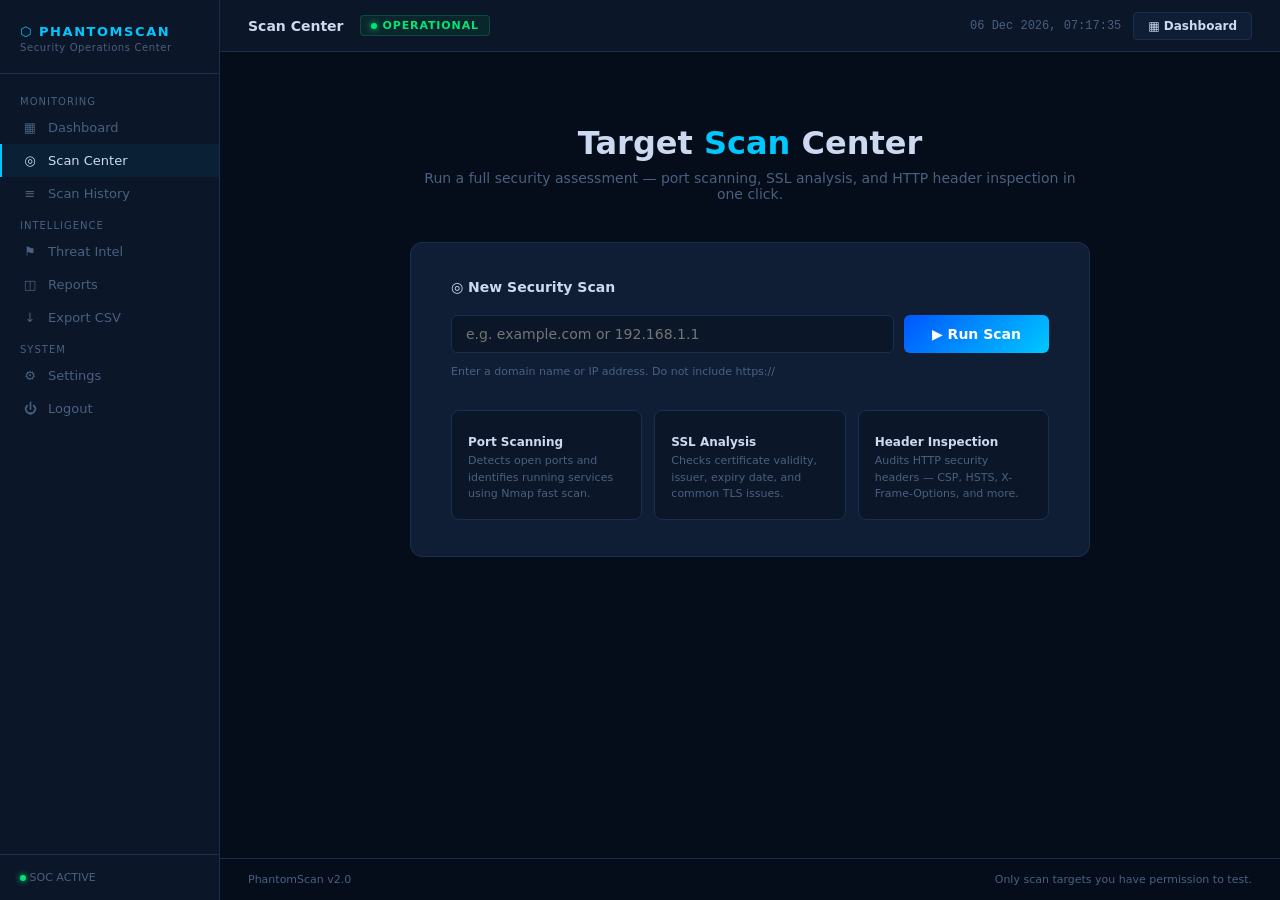
==== templates/index.html @ 1cee4e84 "Add Phantom Scan full project" ====
<!DOCTYPE html>
<html lang="en">
<head>
<meta charset="UTF-8">
<meta name="viewport" content="width=device-width, initial-scale=1.0">
<title>PhantomScan — Scan Center</title>
<link rel="stylesheet" href="/static/style.css">
<style>
.scan-hero {
  max-width: 680px;
  margin: 48px auto 0;
  text-align: center;
  animation: fadeIn 0.4s ease;
}
.scan-hero h1 {
  font-size: 32px; font-weight: 700;
  color: var(--text); margin-bottom: 8px;
}
.scan-hero h1 span { color: var(--accent); }
.scan-hero p { color: var(--muted); font-size: 14px; margin-bottom: 40px; }

.scan-card {
  background: var(--panel);
  border: 1px solid var(--border);
  border-radius: 12px;
  padding: 36px 40px;
  text-align: left;
}
.scan-card h2 { font-size: 14px; font-weight: 600; color: var(--text); margin-bottom: 20px; display: flex; align-items: center; gap: 8px; }

.scan-input-wrap {
  display: flex; gap: 10px;
}
.scan-input-wrap .form-input { flex: 1; font-size: 14px; }
.btn-scan {
  padding: 10px 28px;
  background: linear-gradient(135deg, var(--accent2), var(--accent));
  color: #fff; border: none; border-radius: 6px;
  font-size: 14px; font-weight: 700;
  cursor: pointer; white-space: nowrap;
  transition: opacity 0.2s;
}
.btn-scan:hover { opacity: 0.85; }
.btn-scan:disabled { opacity: 0.5; cursor: not-allowed; }

.scan-note { margin-top: 12px; font-size: 11px; color: var(--muted); }

.features-grid {
  display: grid; grid-template-columns: repeat(3,1fr);
  gap: 12px; margin-top: 32px;
}
.feature-item {
  background: var(--surface);
  border: 1px solid var(--border);
  border-radius: 8px;
  padding: 16px;
}
.feature-icon { font-size: 20px; margin-bottom: 8px; }
.feature-title { font-size: 12px; font-weight: 600; color: var(--text); margin-bottom: 4px; }
.feature-desc  { font-size: 11px; color: var(--muted); line-height: 1.5; }

.scan-progress {
  display: none;
  margin-top: 20px;
  background: var(--surface);
  border: 1px solid var(--border);
  border-radius: 8px;
  padding: 16px 20px;
}
.scan-progress.active { display: block; }
.progress-label { font-size: 12px; color: var(--muted); margin-bottom: 10px; }
.progress-bar-track {
  height: 4px; background: var(--border); border-radius: 2px; overflow: hidden;
}
.progress-bar-fill {
  height: 100%; width: 0%;
  background: linear-gradient(90deg, var(--accent2), var(--accent));
  border-radius: 2px;
  transition: width 0.4s ease;
  animation: progressPulse 1.5s infinite;
}
@keyframes progressPulse {
  0%,100%{ opacity:1 } 50%{ opacity:0.6 }
}
.progress-steps { margin-top: 12px; display: flex; flex-direction: column; gap: 6px; }
.progress-step {
  font-size: 11px; font-family: var(--font-mono);
  color: var(--muted); display: flex; align-items: center; gap: 8px;
}
.progress-step.done  { color: var(--green); }
.progress-step.active{ color: var(--accent); }
.step-icon { width: 14px; text-align: center; }
</style>
</head>
<body>
<div class="layout">

<!-- SIDEBAR -->
<aside class="sidebar">
  <div class="sidebar-logo">
    <div class="wordmark">⬡ PhantomScan</div>
    <div class="tagline">Security Operations Center</div>
  </div>
  <nav class="nav">
    <div class="nav-section">Monitoring</div>
    <a href="/dashboard"><i class="icon">▦</i> Dashboard</a>
    <a href="/" class="active"><i class="icon">◎</i> Scan Center</a>
    <a href="/history"><i class="icon">≡</i> Scan History</a>
    <div class="nav-section">Intelligence</div>
    <a href="/threat-intel"><i class="icon">⚑</i> Threat Intel</a>
    <a href="/reports"><i class="icon">◫</i> Reports</a>
    <a href="/export"><i class="icon">↓</i> Export CSV</a>
    <div class="nav-section">System</div>
    <a href="/settings"><i class="icon">⚙</i> Settings</a>
    <a href="/logout"><i class="icon">⏻</i> Logout</a>
  </nav>
  <div class="sidebar-footer"><span class="status-dot"></span> SOC ACTIVE</div>
</aside>

<!-- MAIN -->
<div class="main">
  <div class="topbar">
    <div class="topbar-left">
      <span class="page-title">Scan Center</span>
      <span class="soc-badge"><span class="status-dot"></span>OPERATIONAL</span>
    </div>
    <div class="topbar-right">
      <div id="clock"></div>
      <a href="/dashboard" class="btn btn-ghost">▦ Dashboard</a>
    </div>
  </div>

  <div class="content">
    <div class="scan-hero">
      <h1>Target <span>Scan</span> Center</h1>
      <p>Run a full security assessment — port scanning, SSL analysis, and HTTP header inspection in one click.</p>

      <div class="scan-card">
        <h2>◎ New Security Scan</h2>
        <form method="POST" action="/scan" id="scanForm">
          <div class="scan-input-wrap">
            <input
              type="text"
              name="target"
              id="targetInput"
              class="form-input"
              placeholder="e.g. example.com or 192.168.1.1"
              autocomplete="off"
              required
            >
            <button type="submit" class="btn-scan" id="scanBtn">▶ Run Scan</button>
          </div>
          <div class="scan-note">Enter a domain name or IP address. Do not include https://</div>
        </form>

        <div class="scan-progress" id="scanProgress">
          <div class="progress-label" id="progressLabel">Initialising scan…</div>
          <div class="progress-bar-track">
            <div class="progress-bar-fill" id="progressFill"></div>
          </div>
          <div class="progress-steps" id="progressSteps"></div>
        </div>

        <div class="features-grid">
          <div class="feature-item">
            <div class="feature-icon"></div>
            <div class="feature-title">Port Scanning</div>
            <div class="feature-desc">Detects open ports and identifies running services using Nmap fast scan.</div>
          </div>
          <div class="feature-item">
            <div class="feature-icon"></div>
            <div class="feature-title">SSL Analysis</div>
            <div class="feature-desc">Checks certificate validity, issuer, expiry date, and common TLS issues.</div>
          </div>
          <div class="feature-item">
            <div class="feature-icon"></div>
            <div class="feature-title">Header Inspection</div>
            <div class="feature-desc">Audits HTTP security headers — CSP, HSTS, X-Frame-Options, and more.</div>
          </div>
        </div>
      </div>
    </div>
  </div>

  <div class="footer">
    <span>PhantomScan v2.0</span>
    <span>Only scan targets you have permission to test.</span>
  </div>
</div>
</div>

<script>
function updateClock(){
  document.getElementById("clock").textContent =
    new Date().toLocaleString("en-GB",{day:"2-digit",month:"short",year:"numeric",hour:"2-digit",minute:"2-digit",second:"2-digit"});
}
setInterval(updateClock,1000); updateClock();

const steps = [
  "Resolving target hostname…",
  "Running Nmap port scan…",
  "Checking SSL certificate…",
  "Auditing HTTP headers…",
  "Calculating risk score…",
  "Saving results…"
];

document.getElementById("scanForm").addEventListener("submit", function(e){
  const target = document.getElementById("targetInput").value.trim();
  if(!target) return;

  const btn      = document.getElementById("scanBtn");
  const progress = document.getElementById("scanProgress");
  const fill     = document.getElementById("progressFill");
  const stepsEl  = document.getElementById("progressSteps");
  const label    = document.getElementById("progressLabel");

  btn.disabled = true;
  btn.textContent = "Scanning…";
  progress.classList.add("active");

  stepsEl.innerHTML = steps.map((s,i) =>
    `<div class="progress-step" id="step${i}"><span class="step-icon">○</span>${s}</div>`
  ).join("");

  let i = 0;
  const interval = setInterval(() => {
    if(i > 0){
      const prev = document.getElementById(`step${i-1}`);
      if(prev){ prev.classList.remove("active"); prev.classList.add("done"); prev.querySelector(".step-icon").textContent = "✓"; }
    }
    if(i < steps.length){
      const cur = document.getElementById(`step${i}`);
      if(cur){ cur.classList.add("active"); cur.querySelector(".step-icon").textContent = "▶"; }
      label.textContent = steps[i];
      fill.style.width = `${Math.round(((i+1)/steps.length)*90)}%`;
      i++;
    } else {
      clearInterval(interval);
      fill.style.width = "100%";
      label.textContent = "Scan complete — redirecting…";
    }
  }, 900);
});
</script>
</body>
</html>
---- static/style.css ----
/* â•â•â•â•â•â•â•â•â•â•â•â•â•â•â•â•â•â•â•â•â•â•â•â•â•â•â•â•â•â•â•â•â•â•â•â•â•â•â•â•â•â•â•â•â•â•â•
   PhantomScan â€” GLOBAL STYLESHEET
   â•â•â•â•â•â•â•â•â•â•â•â•â•â•â•â•â•â•â•â•â•â•â•â•â•â•â•â•â•â•â•â•â•â•â•â•â•â•â•â•â•â•â•â•â•â•â• */

/* â”€â”€ TOKENS â”€â”€â”€â”€â”€â”€â”€â”€â”€â”€â”€â”€â”€â”€â”€â”€â”€â”€â”€â”€â”€â”€â”€â”€â”€â”€â”€â”€â”€â”€â”€â”€â”€â”€â”€ */
:root {
  --bg:        #060d1a;
  --surface:   #0b1628;
  --panel:     #0f1e35;
  --border:    #1a2f50;
  --accent:    #00c8ff;
  --accent2:   #0056ff;
  --green:     #00e676;
  --yellow:    #ffd600;
  --orange:    #ff6d00;
  --red:       #ff1744;
  --text:      #cdd9f0;
  --muted:     #4a6080;
  --sidebar-w: 220px;
  --font-mono: 'Courier New', monospace;
  --font-ui:   'Segoe UI', system-ui, sans-serif;
}

/* â”€â”€ RESET â”€â”€â”€â”€â”€â”€â”€â”€â”€â”€â”€â”€â”€â”€â”€â”€â”€â”€â”€â”€â”€â”€â”€â”€â”€â”€â”€â”€â”€â”€â”€â”€â”€â”€â”€â”€â”€ */
*, *::before, *::after { box-sizing: border-box; margin: 0; padding: 0; }
html, body { height: 100%; background: var(--bg); color: var(--text); font-family: var(--font-ui); font-size: 14px; }
a { text-decoration: none; color: inherit; }
button { font-family: inherit; cursor: pointer; }
input, select, textarea { font-family: inherit; }

/* â”€â”€ SCROLLBAR â”€â”€â”€â”€â”€â”€â”€â”€â”€â”€â”€â”€â”€â”€â”€â”€â”€â”€â”€â”€â”€â”€â”€â”€â”€â”€â”€â”€â”€â”€â”€â”€â”€ */
::-webkit-scrollbar { width: 6px; height: 6px; }
::-webkit-scrollbar-track { background: var(--bg); }
::-webkit-scrollbar-thumb { background: var(--border); border-radius: 3px; }

/* â”€â”€ LAYOUT â”€â”€â”€â”€â”€â”€â”€â”€â”€â”€â”€â”€â”€â”€â”€â”€â”€â”€â”€â”€â”€â”€â”€â”€â”€â”€â”€â”€â”€â”€â”€â”€â”€â”€â”€â”€ */
.layout { display: flex; min-height: 100vh; }
.main { margin-left: var(--sidebar-w); flex: 1; display: flex; flex-direction: column; min-height: 100vh; }
.content { padding: 24px 28px; flex: 1; }

/* â”€â”€ SIDEBAR â”€â”€â”€â”€â”€â”€â”€â”€â”€â”€â”€â”€â”€â”€â”€â”€â”€â”€â”€â”€â”€â”€â”€â”€â”€â”€â”€â”€â”€â”€â”€â”€â”€â”€â”€ */
.sidebar {
  width: var(--sidebar-w);
  background: var(--surface);
  border-right: 1px solid var(--border);
  display: flex;
  flex-direction: column;
  position: fixed;
  top: 0; left: 0; bottom: 0;
  z-index: 100;
}
.sidebar-logo { padding: 24px 20px 20px; border-bottom: 1px solid var(--border); }
.sidebar-logo .wordmark { font-size: 13px; font-weight: 700; letter-spacing: 0.12em; color: var(--accent); text-transform: uppercase; }
.sidebar-logo .tagline  { font-size: 10px; color: var(--muted); margin-top: 3px; letter-spacing: 0.06em; }
.nav { flex: 1; padding: 12px 0; overflow-y: auto; }
.nav-section { padding: 10px 20px 4px; font-size: 10px; color: var(--muted); letter-spacing: 0.1em; text-transform: uppercase; }
.nav a {
  display: flex; align-items: center; gap: 10px;
  padding: 9px 20px;
  color: var(--muted); font-size: 13px;
  transition: color 0.15s, background 0.15s;
  border-left: 2px solid transparent;
}
.nav a:hover, .nav a.active { color: var(--text); background: rgba(0,200,255,0.06); border-left-color: var(--accent); }
.nav a .icon { width: 16px; text-align: center; font-style: normal; }
.sidebar-footer { padding: 16px 20px; border-top: 1px solid var(--border); font-size: 11px; color: var(--muted); }

/* â”€â”€ TOPBAR â”€â”€â”€â”€â”€â”€â”€â”€â”€â”€â”€â”€â”€â”€â”€â”€â”€â”€â”€â”€â”€â”€â”€â”€â”€â”€â”€â”€â”€â”€â”€â”€â”€â”€â”€â”€ */
.topbar {
  position: sticky; top: 0; z-index: 50;
  background: var(--surface);
  border-bottom: 1px solid var(--border);
  padding: 0 28px; height: 52px;
  display: flex; align-items: center; justify-content: space-between; gap: 16px;
}
.topbar-left  { display: flex; align-items: center; gap: 16px; }
.topbar-right { display: flex; align-items: center; gap: 12px; }
.page-title   { font-size: 14px; font-weight: 600; color: var(--text); }
#clock        { font-family: var(--font-mono); font-size: 12px; color: var(--muted); }
.soc-badge {
  display: flex; align-items: center; gap: 6px;
  background: rgba(0,230,118,0.08); border: 1px solid rgba(0,230,118,0.2);
  border-radius: 4px; padding: 3px 10px;
  font-size: 11px; color: var(--green); font-weight: 600; letter-spacing: 0.08em;
}

/* â”€â”€ BUTTONS â”€â”€â”€â”€â”€â”€â”€â”€â”€â”€â”€â”€â”€â”€â”€â”€â”€â”€â”€â”€â”€â”€â”€â”€â”€â”€â”€â”€â”€â”€â”€â”€â”€â”€â”€ */
.btn {
  display: inline-flex; align-items: center; gap: 6px;
  padding: 6px 14px; border-radius: 4px;
  font-size: 12px; font-weight: 600;
  border: none; transition: opacity 0.15s;
}
.btn:hover { opacity: 0.8; }
.btn-ghost  { background: var(--panel); color: var(--text); border: 1px solid var(--border); }
.btn-accent { background: var(--accent2); color: #fff; }
.btn-danger { background: rgba(255,23,68,0.12); color: var(--red); border: 1px solid rgba(255,23,68,0.3); }
.btn-success{ background: rgba(0,230,118,0.10); color: var(--green); border: 1px solid rgba(0,230,118,0.25); }

/* â”€â”€ PANEL â”€â”€â”€â”€â”€â”€â”€â”€â”€â”€â”€â”€â”€â”€â”€â”€â”€â”€â”€â”€â”€â”€â”€â”€â”€â”€â”€â”€â”€â”€â”€â”€â”€â”€â”€â”€â”€ */
.panel { background: var(--panel); border: 1px solid var(--border); border-radius: 8px; overflow: hidden; }
.panel-header {
  padding: 14px 18px; border-bottom: 1px solid var(--border);
  display: flex; align-items: center; justify-content: space-between;
}
.panel-title {
  font-size: 12px; font-weight: 600;
  text-transform: uppercase; letter-spacing: 0.08em;
  color: var(--text); display: flex; align-items: center; gap: 8px;
}
.panel-body { padding: 18px; }

/* â”€â”€ STAT CARDS â”€â”€â”€â”€â”€â”€â”€â”€â”€â”€â”€â”€â”€â”€â”€â”€â”€â”€â”€â”€â”€â”€â”€â”€â”€â”€â”€â”€â”€â”€â”€â”€ */
.stat-grid { display: grid; grid-template-columns: repeat(5,1fr); gap: 12px; margin-bottom: 24px; }
.stat-card { background: var(--panel); border: 1px solid var(--border); border-radius: 8px; padding: 18px 20px; position: relative; overflow: hidden; }
.stat-card::before { content:''; position:absolute; top:0;left:0;right:0; height:2px; }
.stat-card.total::before    { background: var(--accent); }
.stat-card.low::before      { background: var(--green); }
.stat-card.medium::before   { background: var(--yellow); }
.stat-card.high::before     { background: var(--orange); }
.stat-card.critical::before { background: var(--red); }
.stat-label { font-size:10px; color:var(--muted); text-transform:uppercase; letter-spacing:0.1em; margin-bottom:8px; }
.stat-value { font-size:28px; font-weight:700; font-family:var(--font-mono); line-height:1; }
.stat-card.total    .stat-value { color: var(--accent); }
.stat-card.low      .stat-value { color: var(--green); }
.stat-card.medium   .stat-value { color: var(--yellow); }
.stat-card.high     .stat-value { color: var(--orange); }
.stat-card.critical .stat-value { color: var(--red); }

/* â”€â”€ RISK PILLS â”€â”€â”€â”€â”€â”€â”€â”€â”€â”€â”€â”€â”€â”€â”€â”€â”€â”€â”€â”€â”€â”€â”€â”€â”€â”€â”€â”€â”€â”€â”€â”€ */
.risk-pill { display:inline-flex; align-items:center; padding:2px 8px; border-radius:3px; font-size:10px; font-weight:700; letter-spacing:0.06em; }
.risk-low      { background:rgba(0,230,118,0.08);  color:var(--green);  border:1px solid rgba(0,230,118,0.2); }
.risk-medium   { background:rgba(255,214,0,0.10);  color:var(--yellow); border:1px solid rgba(255,214,0,0.25); }
.risk-high     { background:rgba(255,109,0,0.12);  color:var(--orange); border:1px solid rgba(255,109,0,0.3); }
.risk-critical { background:rgba(255,23,68,0.15);  color:var(--red);    border:1px solid rgba(255,23,68,0.3); }

/* â”€â”€ TABLE â”€â”€â”€â”€â”€â”€â”€â”€â”€â”€â”€â”€â”€â”€â”€â”€â”€â”€â”€â”€â”€â”€â”€â”€â”€â”€â”€â”€â”€â”€â”€â”€â”€â”€â”€â”€â”€ */
.table-wrap { overflow-x: auto; }
table { width:100%; border-collapse:collapse; font-size:12px; }
thead th {
  padding:10px 14px; text-align:left;
  font-size:10px; font-weight:600; text-transform:uppercase; letter-spacing:0.08em;
  color:var(--muted); background:var(--surface);
  border-bottom:1px solid var(--border); white-space:nowrap;
}
tbody tr { border-bottom:1px solid rgba(26,47,80,0.5); transition:background 0.1s; }
tbody tr:hover { background: rgba(0,200,255,0.03); }
tbody td { padding:10px 14px; vertical-align:middle; }
.td-mono     { font-family:var(--font-mono); font-size:11px; }
.td-truncate { white-space:nowrap; overflow:hidden; text-overflow:ellipsis; max-width:160px; }

/* â”€â”€ ACTION BUTTONS â”€â”€â”€â”€â”€â”€â”€â”€â”€â”€â”€â”€â”€â”€â”€â”€â”€â”€â”€â”€â”€â”€â”€â”€â”€â”€â”€â”€ */
.actions { display:flex; gap:6px; flex-wrap:wrap; }
.act-btn {
  padding:3px 9px; border-radius:3px;
  font-size:10px; font-weight:600;
  border:1px solid; transition:opacity 0.15s; display:inline-block;
}
.act-btn:hover { opacity:0.75; }
.act-pdf    { color:var(--accent);  border-color:rgba(0,200,255,0.3);  background:rgba(0,200,255,0.06); }
.act-view   { color:var(--green);   border-color:rgba(0,230,118,0.3);  background:rgba(0,230,118,0.06); }
.act-delete { color:var(--red);     border-color:rgba(255,23,68,0.3);  background:rgba(255,23,68,0.06); cursor:pointer; font-family:inherit; }

/* â”€â”€ FORM ELEMENTS â”€â”€â”€â”€â”€â”€â”€â”€â”€â”€â”€â”€â”€â”€â”€â”€â”€â”€â”€â”€â”€â”€â”€â”€â”€â”€â”€â”€â”€ */
.form-group { margin-bottom: 18px; }
.form-label { display:block; font-size:11px; color:var(--muted); text-transform:uppercase; letter-spacing:0.08em; margin-bottom:6px; }
.form-input, .form-select, .form-textarea {
  width:100%; padding:10px 14px;
  background:var(--surface); border:1px solid var(--border);
  border-radius:6px; color:var(--text); font-size:13px;
  transition:border-color 0.15s;
  outline: none;
}
.form-input:focus, .form-select:focus, .form-textarea:focus { border-color: var(--accent); }
.form-textarea { resize: vertical; min-height: 80px; }
.form-hint { font-size:11px; color:var(--muted); margin-top:5px; }

/* â”€â”€ ALERTS / FLASH â”€â”€â”€â”€â”€â”€â”€â”€â”€â”€â”€â”€â”€â”€â”€â”€â”€â”€â”€â”€â”€â”€â”€â”€â”€â”€â”€â”€ */
.alert { padding:12px 16px; border-radius:6px; font-size:13px; margin-bottom:16px; display:flex; align-items:center; gap:10px; }
.alert-error   { background:rgba(255,23,68,0.10);  border:1px solid rgba(255,23,68,0.3);  color:var(--red); }
.alert-success { background:rgba(0,230,118,0.08);  border:1px solid rgba(0,230,118,0.2);  color:var(--green); }
.alert-info    { background:rgba(0,200,255,0.08);  border:1px solid rgba(0,200,255,0.2);  color:var(--accent); }

/* â”€â”€ ANIMATIONS â”€â”€â”€â”€â”€â”€â”€â”€â”€â”€â”€â”€â”€â”€â”€â”€â”€â”€â”€â”€â”€â”€â”€â”€â”€â”€â”€â”€â”€â”€â”€â”€ */
@keyframes pulse { 0%,100%{opacity:1} 50%{opacity:0.4} }
@keyframes fadeIn { from{opacity:0;transform:translateY(8px)} to{opacity:1;transform:none} }
.status-dot {
  display:inline-block; width:6px; height:6px; border-radius:50%;
  background:var(--green); box-shadow:0 0 6px var(--green);
  animation:pulse 2s infinite;
}
.dot-live {
  display:inline-block; width:6px; height:6px; border-radius:50%;
  background:var(--red); box-shadow:0 0 6px var(--red);
  animation:pulse 1.5s infinite;
}

/* â”€â”€ EMPTY STATE â”€â”€â”€â”€â”€â”€â”€â”€â”€â”€â”€â”€â”€â”€â”€â”€â”€â”€â”€â”€â”€â”€â”€â”€â”€â”€â”€â”€â”€â”€â”€ */
.empty { padding:32px; text-align:center; color:var(--muted); font-size:13px; }

/* â”€â”€ FOOTER â”€â”€â”€â”€â”€â”€â”€â”€â”€â”€â”€â”€â”€â”€â”€â”€â”€â”€â”€â”€â”€â”€â”€â”€â”€â”€â”€â”€â”€â”€â”€â”€â”€â”€â”€â”€ */
.footer {
  padding:14px 28px; border-top:1px solid var(--border);
  display:flex; align-items:center; justify-content:space-between;
  font-size:11px; color:var(--muted);
}

/* â”€â”€ DIVIDER â”€â”€â”€â”€â”€â”€â”€â”€â”€â”€â”€â”€â”€â”€â”€â”€â”€â”€â”€â”€â”€â”€â”€â”€â”€â”€â”€â”€â”€â”€â”€â”€â”€â”€â”€ */
.divider { border:none; border-top:1px solid var(--border); margin:20px 0; }

/* â”€â”€ BADGE â”€â”€â”€â”€â”€â”€â”€â”€â”€â”€â”€â”€â”€â”€â”€â”€â”€â”€â”€â”€â”€â”€â”€â”€â”€â”€â”€â”€â”€â”€â”€â”€â”€â”€â”€â”€â”€ */
.badge {
  display:inline-flex; align-items:center; padding:2px 8px;
  border-radius:3px; font-size:10px; font-weight:700; letter-spacing:0.06em;
}
.badge-blue { background:rgba(0,200,255,0.10); color:var(--accent); border:1px solid rgba(0,200,255,0.2); }
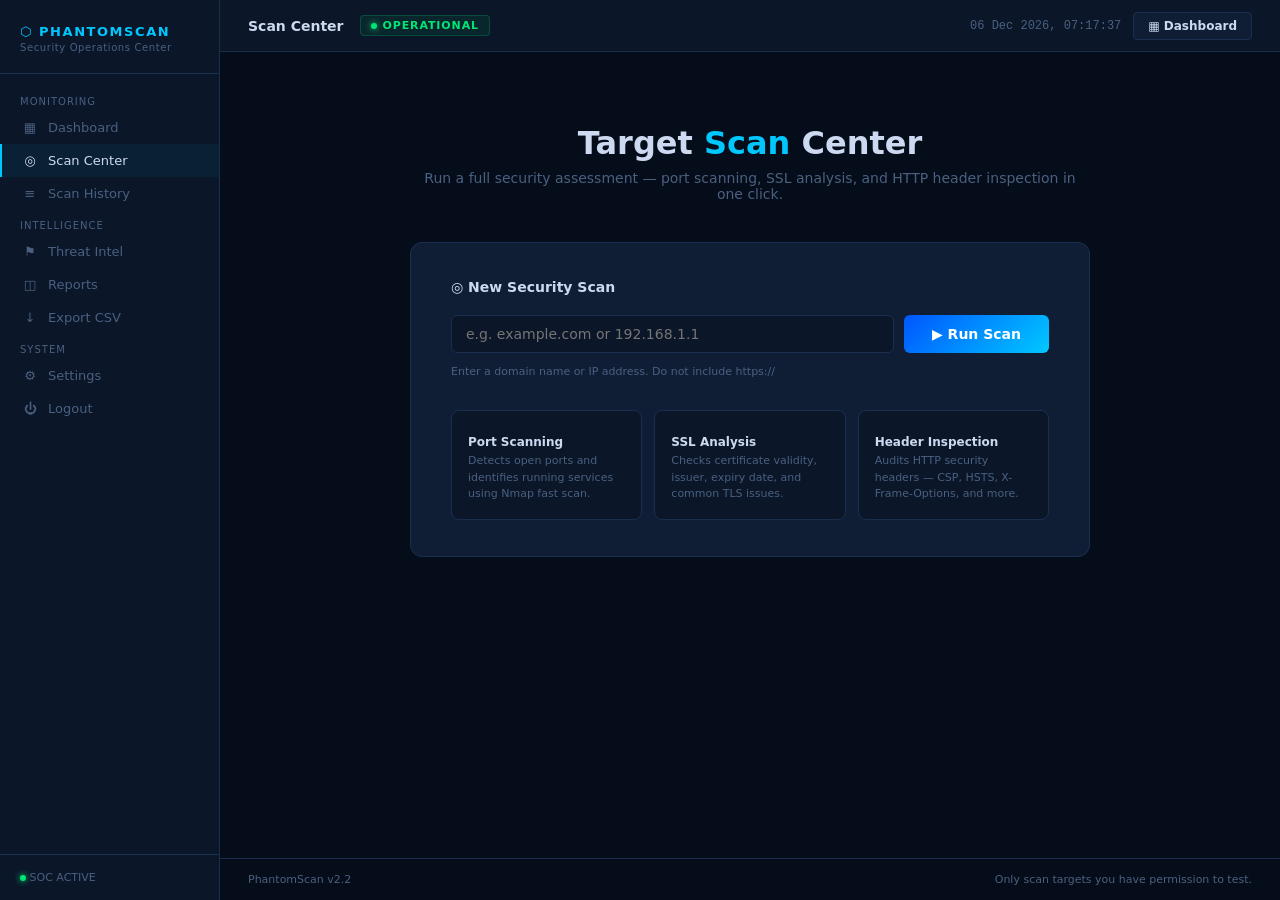
==== commit 839b9d84: "Update scan center version to 2.2" ====
--- a/templates/index.html
+++ b/templates/index.html
@@ -183,7 +183,7 @@
   </div>
 
   <div class="footer">
-    <span>PhantomScan v2.0</span>
+    <span>PhantomScan v2.2</span>
     <span>Only scan targets you have permission to test.</span>
   </div>
 </div>
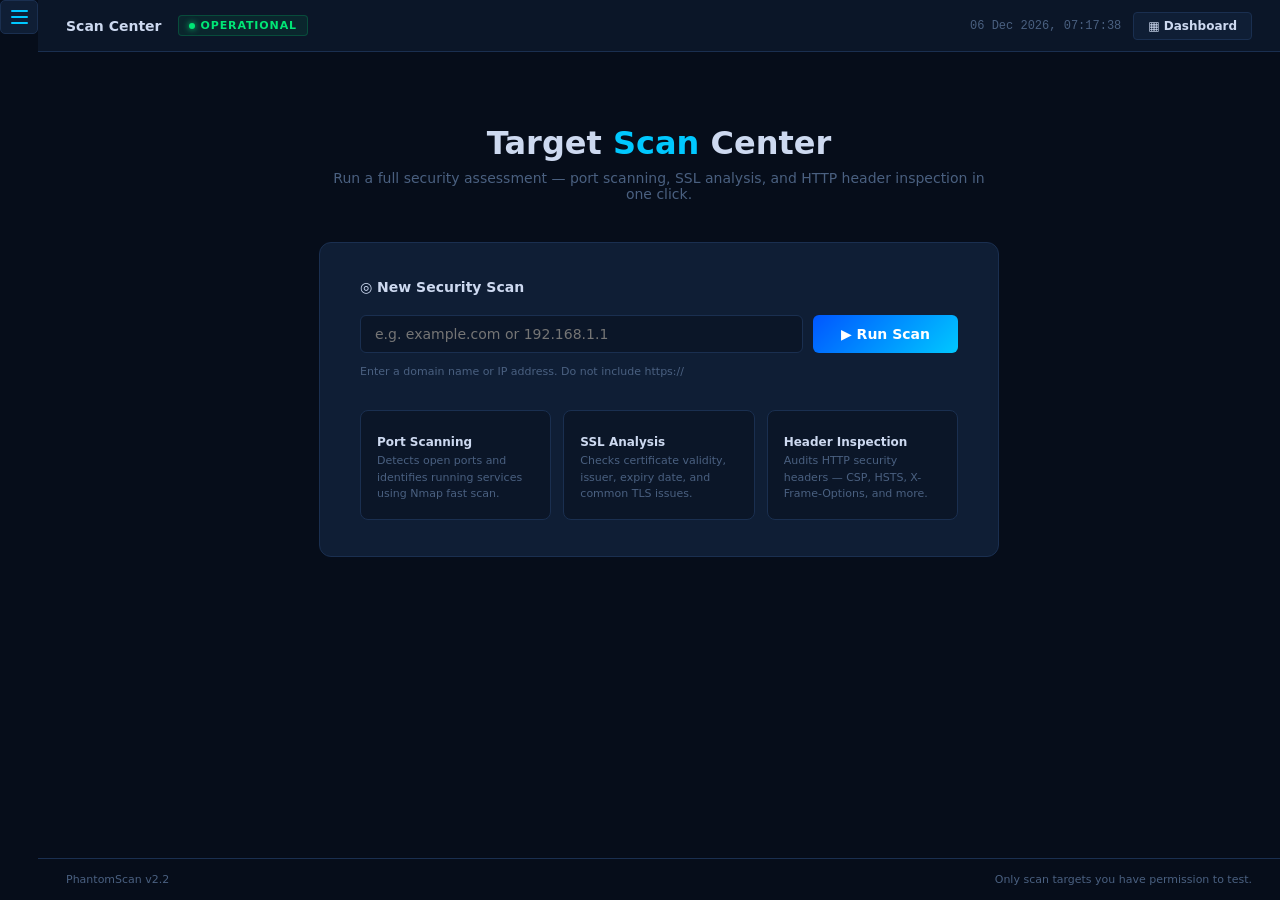
==== commit d889b623: "Add hamburger navigation menu" ====
--- a/templates/index.html
+++ b/templates/index.html
@@ -94,6 +94,8 @@
 </head>
 <body>
 <div class="layout">
+<button class="menu-toggle" id="menuToggle" aria-label="Open navigation menu" aria-expanded="false" onclick="toggleMenu()"><span></span><span></span><span></span></button>
+<div class="menu-overlay" id="menuOverlay" onclick="closeMenu()"></div>
 
 <!-- SIDEBAR -->
 <aside class="sidebar">
@@ -243,5 +245,27 @@
   }, 900);
 });
 </script>
+<script>
+function toggleMenu(){
+  const sidebar=document.querySelector(".sidebar");
+  const toggle=document.getElementById("menuToggle");
+  const overlay=document.getElementById("menuOverlay");
+  const open=sidebar.classList.toggle("nav-open");
+  toggle.classList.toggle("open",open);
+  toggle.setAttribute("aria-expanded",open ? "true" : "false");
+  overlay.classList.toggle("open",open);
+}
+function closeMenu(){
+  const sidebar=document.querySelector(".sidebar");
+  const toggle=document.getElementById("menuToggle");
+  const overlay=document.getElementById("menuOverlay");
+  sidebar.classList.remove("nav-open");
+  toggle.classList.remove("open");
+  toggle.setAttribute("aria-expanded","false");
+  overlay.classList.remove("open");
+}
+document.querySelectorAll(".nav a").forEach(link => link.addEventListener("click", closeMenu));
+document.addEventListener("keydown", e => { if(e.key === "Escape") closeMenu(); });
+</script>
 </body>
 </html>
--- a/static/style.css
+++ b/static/style.css
@@ -213,4 +213,58 @@
   display:inline-flex; align-items:center; padding:2px 8px;
   border-radius:3px; font-size:10px; font-weight:700; letter-spacing:0.06em;
 }
-.badge-blue { background:rgba(0,200,255,0.10); color:var(--accent); border:1px solid rgba(0,200,255,0.2); }+.badge-blue { background:rgba(0,200,255,0.10); color:var(--accent); border:1px solid rgba(0,200,255,0.2); }
+
+/* ── MOBILE / COLLAPSIBLE NAVIGATION ── */
+.menu-toggle {
+  display: none;
+  width: 38px;
+  height: 34px;
+  border: 1px solid var(--border);
+  border-radius: 5px;
+  background: var(--panel);
+  color: var(--accent);
+  align-items: center;
+  justify-content: center;
+  flex-direction: column;
+  gap: 4px;
+  z-index: 1101;
+}
+.menu-toggle span { width: 17px; height: 2px; background: currentColor; border-radius: 2px; transition: transform .2s, opacity .2s; }
+.menu-toggle.open span:nth-child(1) { transform: translateY(6px) rotate(45deg); }
+.menu-toggle.open span:nth-child(2) { opacity: 0; }
+.menu-toggle.open span:nth-child(3) { transform: translateY(-6px) rotate(-45deg); }
+.menu-overlay { display: none; }
+
+@media (max-width: 900px) {
+  .menu-toggle { display: inline-flex; }
+  .sidebar {
+    transform: translateX(-100%);
+    transition: transform .22s ease;
+    box-shadow: 10px 0 30px rgba(0,0,0,.35);
+  }
+  .sidebar.nav-open { transform: translateX(0); }
+  .main { margin-left: 0; }
+  .menu-overlay {
+    position: fixed;
+    inset: 0;
+    background: rgba(0,0,0,.55);
+    z-index: 99;
+  }
+  .menu-overlay.open { display: block; }
+  .topbar { padding: 0 16px; }
+  .topbar-left { gap: 10px; }
+  .topbar-right { gap: 7px; }
+  .content { padding: 18px 16px; }
+}
+
+@media (min-width: 901px) {
+  .menu-toggle { display: inline-flex; }
+  .sidebar {
+    transform: translateX(-100%);
+    transition: transform .22s ease;
+  }
+  .sidebar.nav-open { transform: translateX(0); }
+  .main { margin-left: 0; }
+  .menu-overlay.open { display: block; }
+}
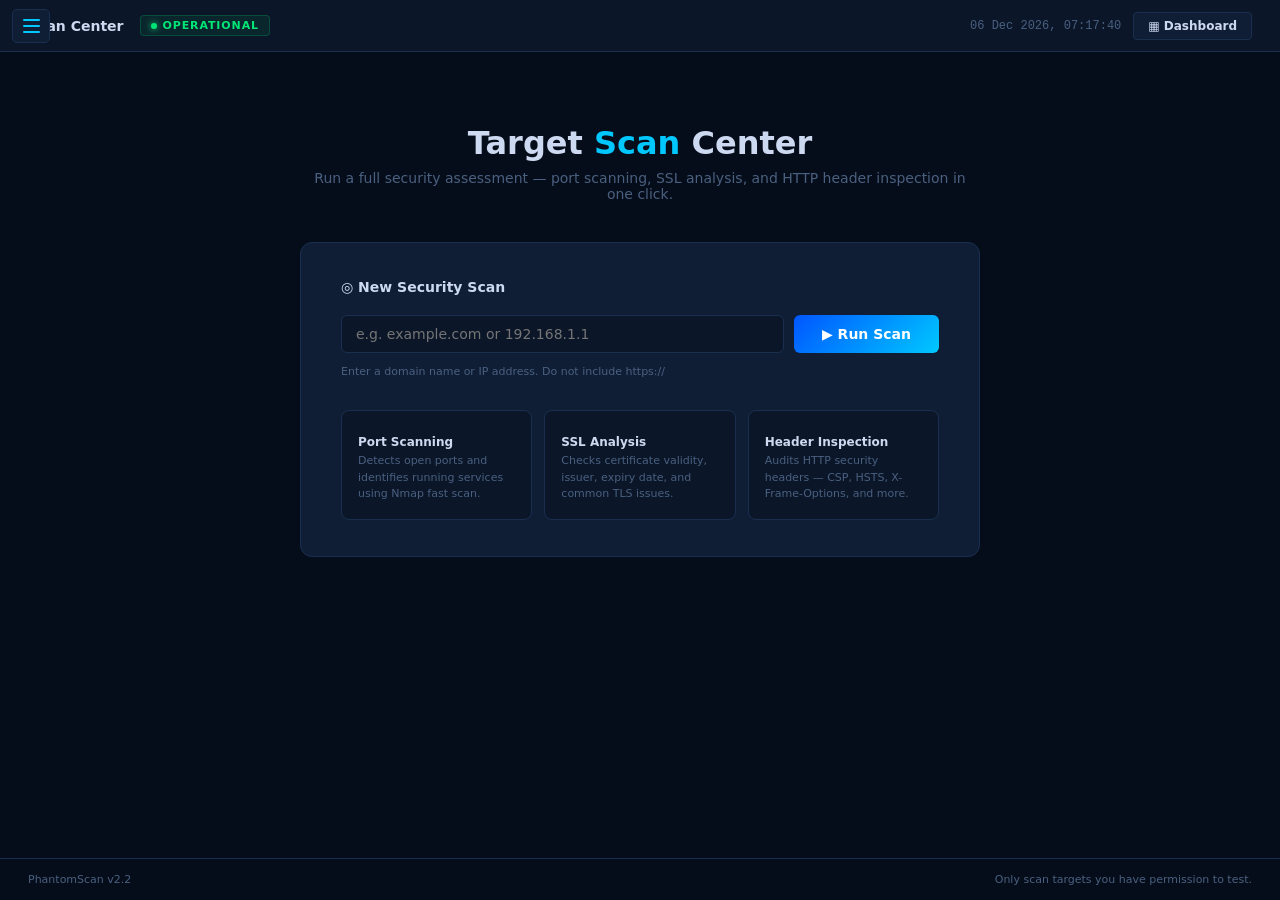
==== commit 6b93a98a: "Place hamburger menu in top navigation" ====
--- a/templates/index.html
+++ b/templates/index.html
@@ -94,8 +94,7 @@
 </head>
 <body>
 <div class="layout">
-<button class="menu-toggle" id="menuToggle" aria-label="Open navigation menu" aria-expanded="false" onclick="toggleMenu()"><span></span><span></span><span></span></button>
-<div class="menu-overlay" id="menuOverlay" onclick="closeMenu()"></div>
+
 
 <!-- SIDEBAR -->
 <aside class="sidebar">
@@ -123,7 +122,8 @@
 <div class="main">
   <div class="topbar">
     <div class="topbar-left">
-      <span class="page-title">Scan Center</span>
+      <button class="menu-toggle" id="menuToggle" aria-label="Open navigation menu" aria-expanded="false" onclick="toggleMenu()"><span></span><span></span><span></span></button>
+<span class="page-title">Scan Center</span>
       <span class="soc-badge"><span class="status-dot"></span>OPERATIONAL</span>
     </div>
     <div class="topbar-right">
--- a/static/style.css
+++ b/static/style.css
@@ -218,6 +218,9 @@
 /* ── MOBILE / COLLAPSIBLE NAVIGATION ── */
 .menu-toggle {
   display: none;
+  position: fixed;
+  top: 9px;
+  left: 12px;
   width: 38px;
   height: 34px;
   border: 1px solid var(--border);
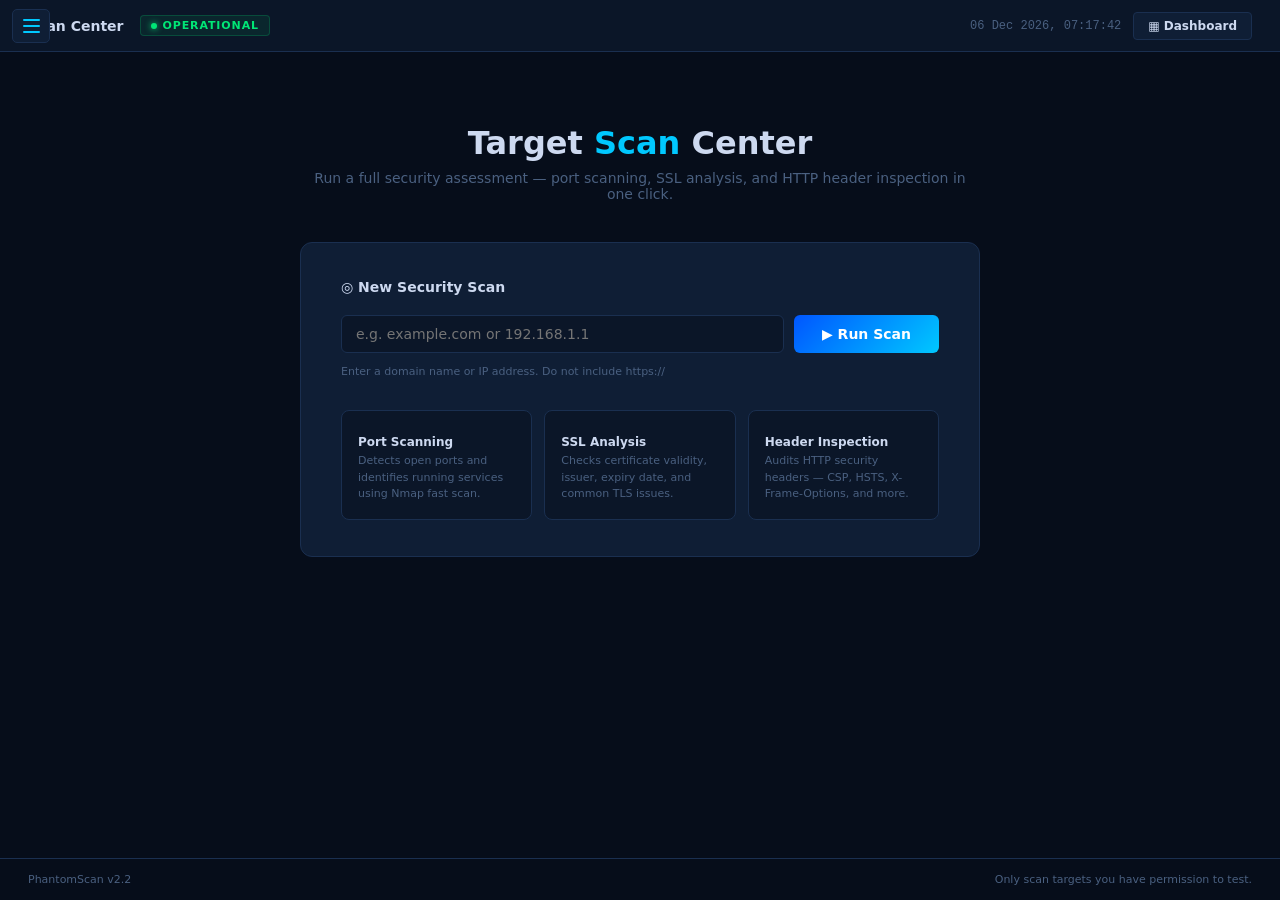
==== commit 660d497a: "Restore navigation menu overlay" ====
--- a/templates/index.html
+++ b/templates/index.html
@@ -97,6 +97,8 @@
 
 
 <!-- SIDEBAR -->
+<div class="menu-overlay" id="menuOverlay" onclick="closeMenu()"></div>
+
 <aside class="sidebar">
   <div class="sidebar-logo">
     <div class="wordmark">⬡ PhantomScan</div>
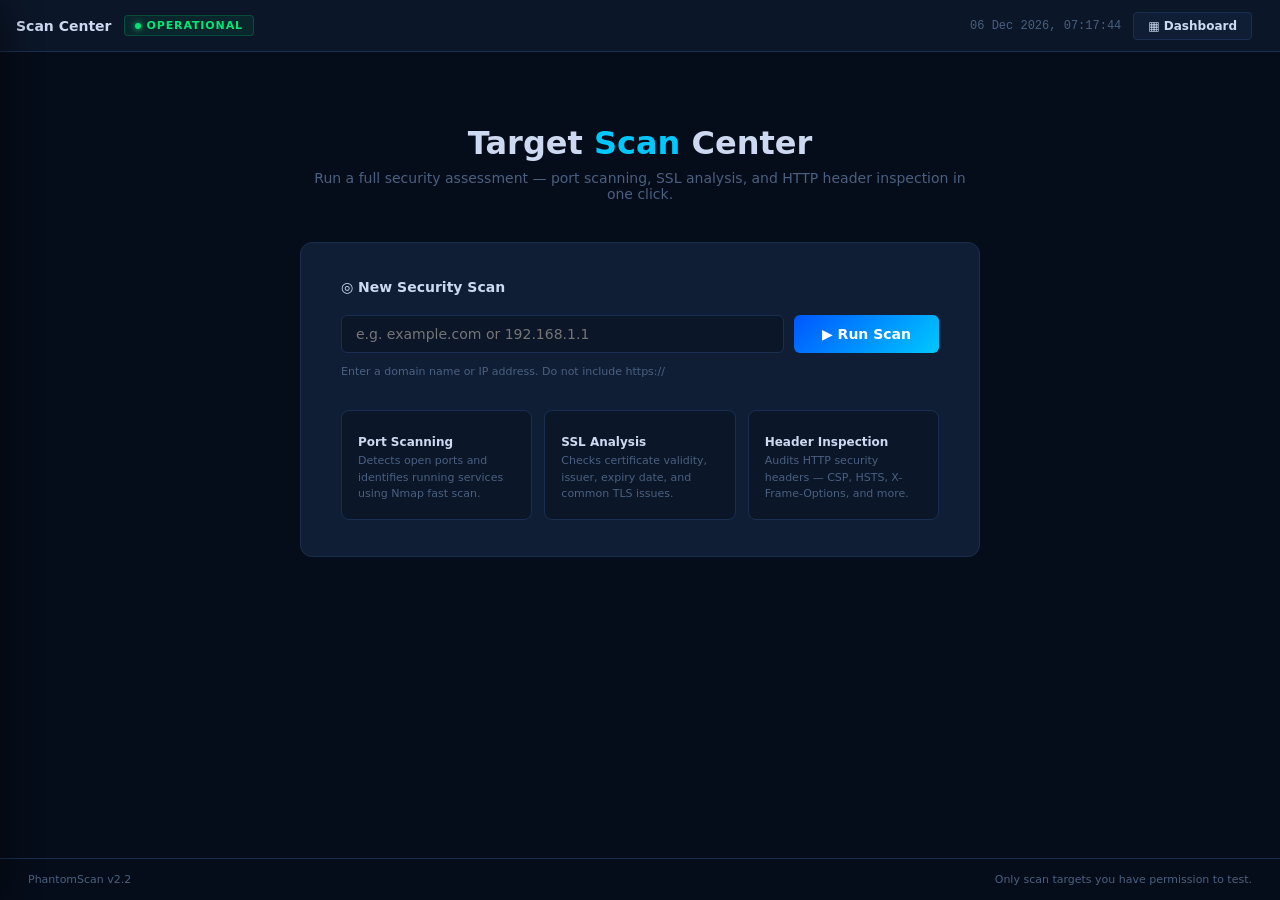
==== commit 0213755c: "Revert hamburger menu changes" ====
--- a/templates/index.html
+++ b/templates/index.html
@@ -95,10 +95,7 @@
 <body>
 <div class="layout">
 
-
 <!-- SIDEBAR -->
-<div class="menu-overlay" id="menuOverlay" onclick="closeMenu()"></div>
-
 <aside class="sidebar">
   <div class="sidebar-logo">
     <div class="wordmark">⬡ PhantomScan</div>
@@ -124,8 +121,7 @@
 <div class="main">
   <div class="topbar">
     <div class="topbar-left">
-      <button class="menu-toggle" id="menuToggle" aria-label="Open navigation menu" aria-expanded="false" onclick="toggleMenu()"><span></span><span></span><span></span></button>
-<span class="page-title">Scan Center</span>
+      <span class="page-title">Scan Center</span>
       <span class="soc-badge"><span class="status-dot"></span>OPERATIONAL</span>
     </div>
     <div class="topbar-right">
@@ -247,27 +243,5 @@
   }, 900);
 });
 </script>
-<script>
-function toggleMenu(){
-  const sidebar=document.querySelector(".sidebar");
-  const toggle=document.getElementById("menuToggle");
-  const overlay=document.getElementById("menuOverlay");
-  const open=sidebar.classList.toggle("nav-open");
-  toggle.classList.toggle("open",open);
-  toggle.setAttribute("aria-expanded",open ? "true" : "false");
-  overlay.classList.toggle("open",open);
-}
-function closeMenu(){
-  const sidebar=document.querySelector(".sidebar");
-  const toggle=document.getElementById("menuToggle");
-  const overlay=document.getElementById("menuOverlay");
-  sidebar.classList.remove("nav-open");
-  toggle.classList.remove("open");
-  toggle.setAttribute("aria-expanded","false");
-  overlay.classList.remove("open");
-}
-document.querySelectorAll(".nav a").forEach(link => link.addEventListener("click", closeMenu));
-document.addEventListener("keydown", e => { if(e.key === "Escape") closeMenu(); });
-</script>
 </body>
 </html>
--- a/static/style.css
+++ b/static/style.css
@@ -215,14 +215,14 @@
 }
 .badge-blue { background:rgba(0,200,255,0.10); color:var(--accent); border:1px solid rgba(0,200,255,0.2); }
 
-/* ── MOBILE / COLLAPSIBLE NAVIGATION ── */
+
+/* ── HAMBURGER NAVIGATION ── */
 .menu-toggle {
-  display: none;
-  position: fixed;
-  top: 9px;
-  left: 12px;
+  display: inline-flex !important;
   width: 38px;
   height: 34px;
+  flex: 0 0 38px;
+  padding: 0;
   border: 1px solid var(--border);
   border-radius: 5px;
   background: var(--panel);
@@ -231,43 +231,36 @@
   justify-content: center;
   flex-direction: column;
   gap: 4px;
-  z-index: 1101;
+  cursor: pointer;
+  z-index: 1102;
 }
 .menu-toggle span { width: 17px; height: 2px; background: currentColor; border-radius: 2px; transition: transform .2s, opacity .2s; }
 .menu-toggle.open span:nth-child(1) { transform: translateY(6px) rotate(45deg); }
 .menu-toggle.open span:nth-child(2) { opacity: 0; }
 .menu-toggle.open span:nth-child(3) { transform: translateY(-6px) rotate(-45deg); }
-.menu-overlay { display: none; }
+
+.menu-overlay {
+  display: none;
+  position: fixed;
+  inset: 0;
+  background: rgba(0,0,0,.55);
+  z-index: 1099;
+}
+.menu-overlay.open { display: block; }
+
+.sidebar {
+  transform: translateX(-100%);
+  transition: transform .22s ease;
+  z-index: 1100;
+  box-shadow: 10px 0 30px rgba(0,0,0,.35);
+}
+.sidebar.nav-open { transform: translateX(0); }
+.main { margin-left: 0; }
+
+.topbar-left { display:flex; align-items:center; gap:12px; }
+.topbar { padding-left:16px; }
 
 @media (max-width: 900px) {
-  .menu-toggle { display: inline-flex; }
-  .sidebar {
-    transform: translateX(-100%);
-    transition: transform .22s ease;
-    box-shadow: 10px 0 30px rgba(0,0,0,.35);
-  }
-  .sidebar.nav-open { transform: translateX(0); }
-  .main { margin-left: 0; }
-  .menu-overlay {
-    position: fixed;
-    inset: 0;
-    background: rgba(0,0,0,.55);
-    z-index: 99;
-  }
-  .menu-overlay.open { display: block; }
-  .topbar { padding: 0 16px; }
-  .topbar-left { gap: 10px; }
-  .topbar-right { gap: 7px; }
   .content { padding: 18px 16px; }
-}
-
-@media (min-width: 901px) {
-  .menu-toggle { display: inline-flex; }
-  .sidebar {
-    transform: translateX(-100%);
-    transition: transform .22s ease;
-  }
-  .sidebar.nav-open { transform: translateX(0); }
-  .main { margin-left: 0; }
-  .menu-overlay.open { display: block; }
-}
+  .topbar { padding-right:16px; }
+}
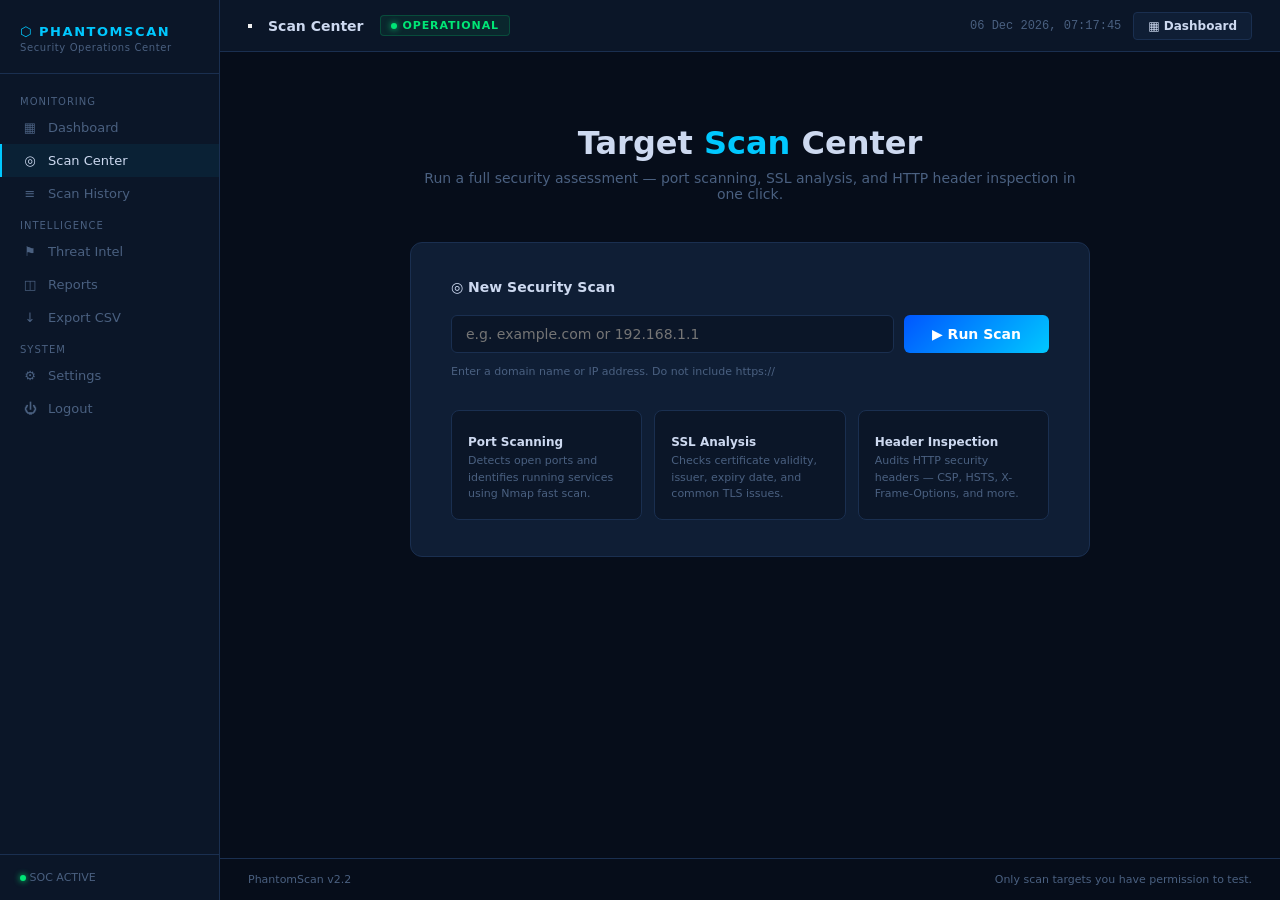
==== commit b548b4f5: "Add clickable hamburger navigation" ====
--- a/templates/index.html
+++ b/templates/index.html
@@ -96,6 +96,8 @@
 <div class="layout">
 
 <!-- SIDEBAR -->
+<div class="menu-overlay" id="menuOverlay"></div>
+
 <aside class="sidebar">
   <div class="sidebar-logo">
     <div class="wordmark">⬡ PhantomScan</div>
@@ -121,6 +123,7 @@
 <div class="main">
   <div class="topbar">
     <div class="topbar-left">
+      <button type="button" class="menu-toggle" id="menuToggle" aria-label="Open navigation menu" aria-expanded="false"><span></span><span></span><span></span></button>
       <span class="page-title">Scan Center</span>
       <span class="soc-badge"><span class="status-dot"></span>OPERATIONAL</span>
     </div>
@@ -243,5 +246,25 @@
   }, 900);
 });
 </script>
+<script>
+(function(){
+  const toggle=document.getElementById('menuToggle');
+  const sidebar=document.querySelector('.sidebar');
+  const overlay=document.getElementById('menuOverlay');
+  if(!toggle||!sidebar||!overlay)return;
+  function setMenu(open){
+    sidebar.classList.toggle('nav-open',open);
+    overlay.classList.toggle('open',open);
+    toggle.classList.toggle('open',open);
+    toggle.setAttribute('aria-expanded',open?'true':'false');
+  }
+  window.toggleMenu=function(){setMenu(!sidebar.classList.contains('nav-open'));};
+  window.closeMenu=function(){setMenu(false);};
+  toggle.addEventListener('click',window.toggleMenu);
+  overlay.addEventListener('click',window.closeMenu);
+  document.querySelectorAll('.nav a').forEach(a=>a.addEventListener('click',window.closeMenu));
+  document.addEventListener('keydown',e=>{if(e.key==='Escape')window.closeMenu();});
+})();
+</script>
 </body>
 </html>
--- a/static/style.css
+++ b/static/style.css
@@ -213,54 +213,4 @@
   display:inline-flex; align-items:center; padding:2px 8px;
   border-radius:3px; font-size:10px; font-weight:700; letter-spacing:0.06em;
 }
-.badge-blue { background:rgba(0,200,255,0.10); color:var(--accent); border:1px solid rgba(0,200,255,0.2); }
-
-
-/* ── HAMBURGER NAVIGATION ── */
-.menu-toggle {
-  display: inline-flex !important;
-  width: 38px;
-  height: 34px;
-  flex: 0 0 38px;
-  padding: 0;
-  border: 1px solid var(--border);
-  border-radius: 5px;
-  background: var(--panel);
-  color: var(--accent);
-  align-items: center;
-  justify-content: center;
-  flex-direction: column;
-  gap: 4px;
-  cursor: pointer;
-  z-index: 1102;
-}
-.menu-toggle span { width: 17px; height: 2px; background: currentColor; border-radius: 2px; transition: transform .2s, opacity .2s; }
-.menu-toggle.open span:nth-child(1) { transform: translateY(6px) rotate(45deg); }
-.menu-toggle.open span:nth-child(2) { opacity: 0; }
-.menu-toggle.open span:nth-child(3) { transform: translateY(-6px) rotate(-45deg); }
-
-.menu-overlay {
-  display: none;
-  position: fixed;
-  inset: 0;
-  background: rgba(0,0,0,.55);
-  z-index: 1099;
-}
-.menu-overlay.open { display: block; }
-
-.sidebar {
-  transform: translateX(-100%);
-  transition: transform .22s ease;
-  z-index: 1100;
-  box-shadow: 10px 0 30px rgba(0,0,0,.35);
-}
-.sidebar.nav-open { transform: translateX(0); }
-.main { margin-left: 0; }
-
-.topbar-left { display:flex; align-items:center; gap:12px; }
-.topbar { padding-left:16px; }
-
-@media (max-width: 900px) {
-  .content { padding: 18px 16px; }
-  .topbar { padding-right:16px; }
-}
+.badge-blue { background:rgba(0,200,255,0.10); color:var(--accent); border:1px solid rgba(0,200,255,0.2); }
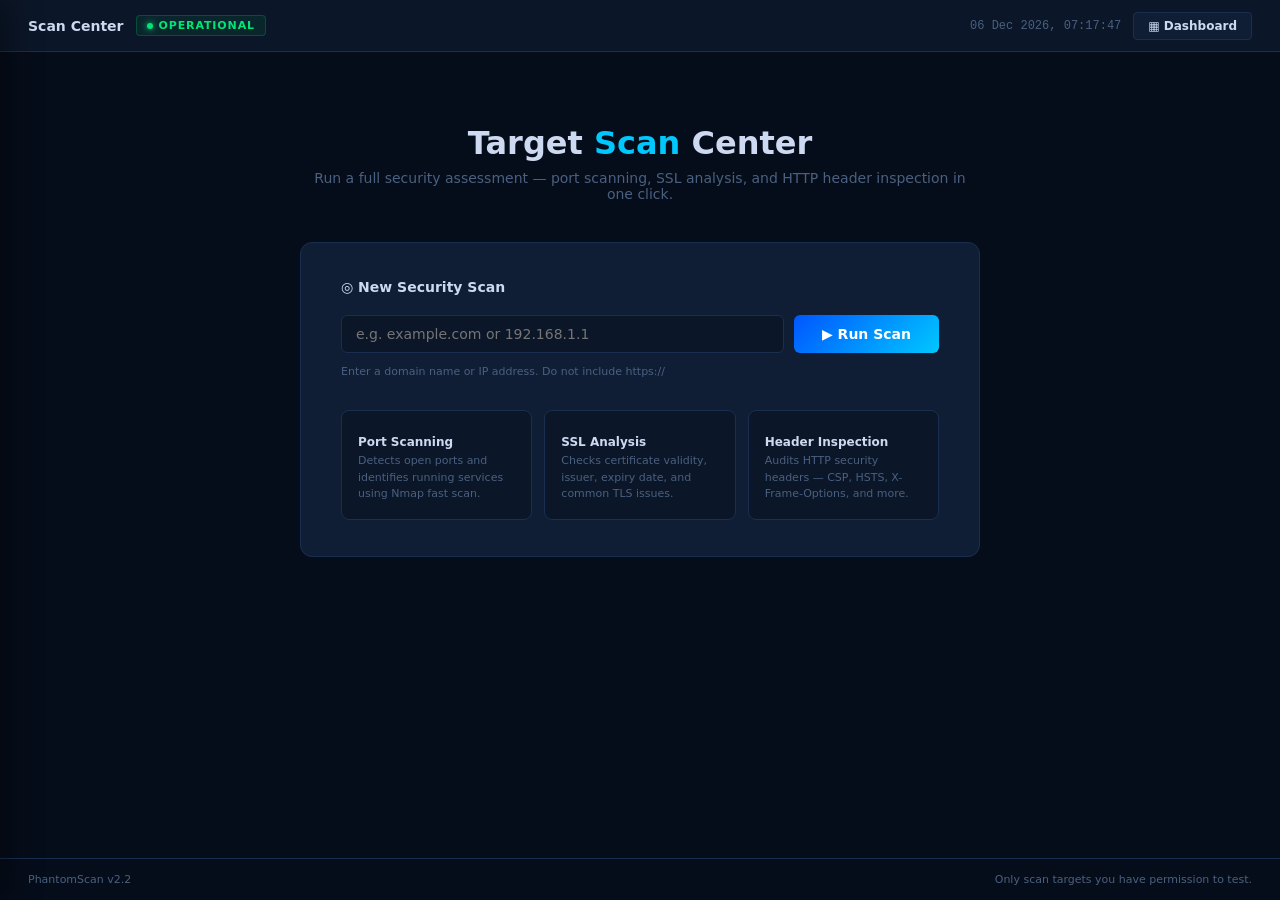
==== commit e0e1a4a1: "Revert non-working hamburger menu" ====
--- a/templates/index.html
+++ b/templates/index.html
@@ -96,8 +96,6 @@
 <div class="layout">
 
 <!-- SIDEBAR -->
-<div class="menu-overlay" id="menuOverlay"></div>
-
 <aside class="sidebar">
   <div class="sidebar-logo">
     <div class="wordmark">⬡ PhantomScan</div>
@@ -123,7 +121,6 @@
 <div class="main">
   <div class="topbar">
     <div class="topbar-left">
-      <button type="button" class="menu-toggle" id="menuToggle" aria-label="Open navigation menu" aria-expanded="false"><span></span><span></span><span></span></button>
       <span class="page-title">Scan Center</span>
       <span class="soc-badge"><span class="status-dot"></span>OPERATIONAL</span>
     </div>
@@ -246,25 +243,5 @@
   }, 900);
 });
 </script>
-<script>
-(function(){
-  const toggle=document.getElementById('menuToggle');
-  const sidebar=document.querySelector('.sidebar');
-  const overlay=document.getElementById('menuOverlay');
-  if(!toggle||!sidebar||!overlay)return;
-  function setMenu(open){
-    sidebar.classList.toggle('nav-open',open);
-    overlay.classList.toggle('open',open);
-    toggle.classList.toggle('open',open);
-    toggle.setAttribute('aria-expanded',open?'true':'false');
-  }
-  window.toggleMenu=function(){setMenu(!sidebar.classList.contains('nav-open'));};
-  window.closeMenu=function(){setMenu(false);};
-  toggle.addEventListener('click',window.toggleMenu);
-  overlay.addEventListener('click',window.closeMenu);
-  document.querySelectorAll('.nav a').forEach(a=>a.addEventListener('click',window.closeMenu));
-  document.addEventListener('keydown',e=>{if(e.key==='Escape')window.closeMenu();});
-})();
-</script>
 </body>
 </html>
--- a/static/style.css
+++ b/static/style.css
@@ -213,4 +213,16 @@
   display:inline-flex; align-items:center; padding:2px 8px;
   border-radius:3px; font-size:10px; font-weight:700; letter-spacing:0.06em;
 }
-.badge-blue { background:rgba(0,200,255,0.10); color:var(--accent); border:1px solid rgba(0,200,255,0.2); }+.badge-blue { background:rgba(0,200,255,0.10); color:var(--accent); border:1px solid rgba(0,200,255,0.2); }
+/* Clickable hamburger navigation */
+.menu-toggle{display:inline-flex;flex:0 0 38px;width:38px;height:34px;padding:0;border:1px solid var(--border);border-radius:5px;background:var(--panel);color:var(--accent);align-items:center;justify-content:center;flex-direction:column;gap:4px;cursor:pointer;position:relative;z-index:1102}
+.menu-toggle span{display:block;width:17px;height:2px;background:currentColor;border-radius:2px;transition:transform .2s,opacity .2s}
+.menu-toggle.open span:nth-child(1){transform:translateY(6px) rotate(45deg)}
+.menu-toggle.open span:nth-child(2){opacity:0}
+.menu-toggle.open span:nth-child(3){transform:translateY(-6px) rotate(-45deg)}
+.menu-overlay{display:none;position:fixed;inset:0;background:rgba(0,0,0,.55);z-index:1099}
+.menu-overlay.open{display:block}
+.sidebar{transform:translateX(-100%);transition:transform .22s ease;z-index:1100;box-shadow:10px 0 30px rgba(0,0,0,.35)}
+.sidebar.nav-open{transform:translateX(0)}
+.main{margin-left:0}
+.topbar-left{display:flex;align-items:center;gap:12px}
